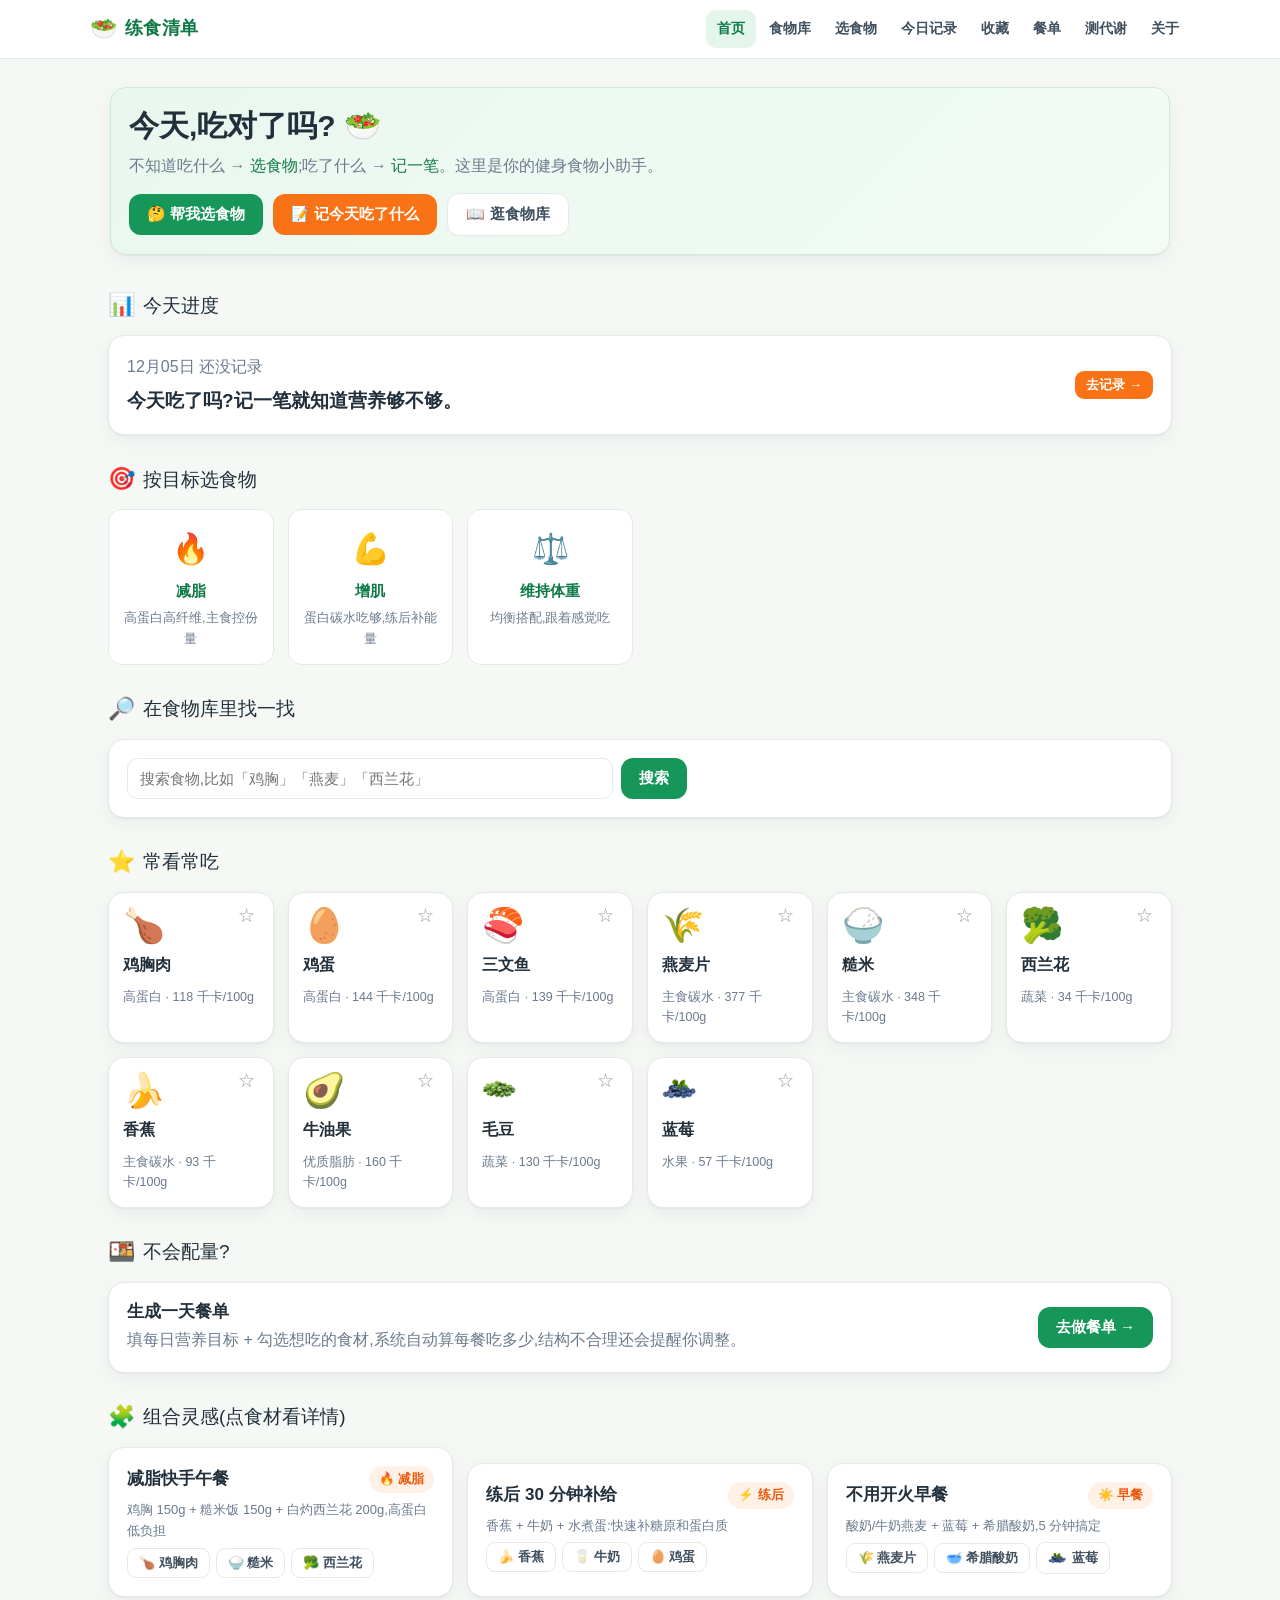
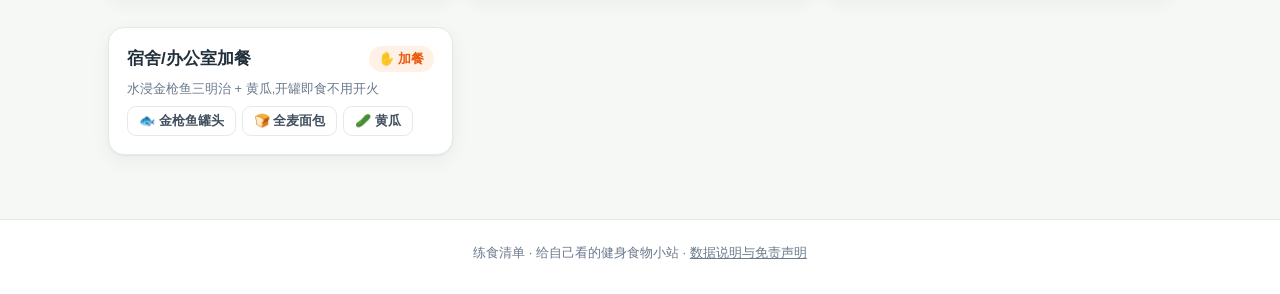
==== index.html @ 9812b320 "练食清单 v1:食物库/选食物/餐单计划/代谢计算/饮食记录" ====
<!DOCTYPE html>
<html lang='zh-CN'>
<head>
<meta charset='utf-8'>
<meta name='viewport' content='width=device-width, initial-scale=1'>
<title>首页 · 练食清单</title>
<link rel='icon' href='data:image/svg+xml,%3Csvg%20xmlns%3D'http%3A%2F%2Fwww.w3.org%2F2000%2Fsvg'%20viewBox%3D'0%200%20100%20100'%3E%3Ctext%20y%3D'.9em'%20font-size%3D'90'%3E%F0%9F%A5%97%3C%2Ftext%3E%3C%2Fsvg%3E'>
<link rel='stylesheet' href='assets/css/style.css'>
</head>
<body data-page='home'>
<header class='topbar'><div class='wrap bar'><a class='brand' href='index.html'><span class='logo'>🥗</span>练食清单</a><nav class='nav'><a data-page='home' href='index.html'>首页</a><a data-page='foods' href='foods.html'>食物库</a><a data-page='select' href='select.html'>选食物</a><a data-page='log' href='log.html'>今日记录</a><a data-page='saved' href='saved.html'>收藏</a><a data-page='plan' href='plan.html'>餐单</a><a data-page='bmr' href='bmr.html'>测代谢</a><a data-page='about' href='about.html'>关于</a></nav></div></header>
<main><div class='wrap'>
<section class='hero'><div class='card' style='background:linear-gradient(135deg,#e9f7ef,#f3fbf6);border-color:#cfe9da'>
<h1>今天,吃对了吗? 🥗</h1>
<p class='sub'>不知道吃什么 → <a href='select.html'>选食物</a>;吃了什么 → <a href='log.html'>记一笔</a>。这里是你的健身食物小助手。</p>
<div class='row' style='margin-top:14px'><a class='btn btn-primary' href='select.html'>🤔 帮我选食物</a><a class='btn btn-orange' href='log.html'>📝 记今天吃了什么</a><a class='btn btn-ghost' href='foods.html'>📖 逛食物库</a></div>
</div></section>
<section><div class='section-title'><span class='ico'>📊</span>今天进度</div><div class='card' id='todayCard'><div class='muted small'>加载中…</div></div></section>
<section><div class='section-title'><span class='ico'>🎯</span>按目标选食物</div>
<div class='grid grid-cards'>
<a class='quicklink' href='select.html?goal=cut'><span class='q-ico'>🔥</span><span class='q-t'>减脂</span><span class='muted' style='display:block;font-size:12.5px;margin-top:4px'>高蛋白高纤维,主食控份量</span></a>
<a class='quicklink' href='select.html?goal=gain'><span class='q-ico'>💪</span><span class='q-t'>增肌</span><span class='muted' style='display:block;font-size:12.5px;margin-top:4px'>蛋白碳水吃够,练后补能量</span></a>
<a class='quicklink' href='select.html?goal=maintain'><span class='q-ico'>⚖️</span><span class='q-t'>维持体重</span><span class='muted' style='display:block;font-size:12.5px;margin-top:4px'>均衡搭配,跟着感觉吃</span></a>
</div></section>
<section><div class='section-title'><span class='ico'>🔎</span>在食物库里找一找</div>
<div class='card'><div class='searchbar'><input type='text' id='q' placeholder='搜索食物,比如「鸡胸」「燕麦」「西兰花」'><button class='btn btn-primary' id='qBtn'>搜索</button></div></div></section>
<section><div class='section-title'><span class='ico'>⭐</span>常看常吃</div><div class='grid grid-cards' id='popular'></div></section>
<section><div class='section-title'><span class='ico'>🍱</span>不会配量?</div><div class='card' style='display:flex;align-items:center;justify-content:space-between;gap:14px;flex-wrap:wrap'><div><h3 style='margin:0 0 4px'>生成一天餐单</h3><p class='muted' style='margin:0'>填每日营养目标 + 勾选想吃的食材,系统自动算每餐吃多少,结构不合理还会提醒你调整。</p></div><a class='btn btn-primary' href='plan.html'>去做餐单 →</a></div></section>
<section><div class='section-title'><span class='ico'>🧩</span>组合灵感(点食材看详情)</div>
<div class='grid grid-2'>
<div class='card'><div class='row' style='justify-content:space-between'><h3 style='margin:0'>减脂快手午餐</h3><span class='tag orange'>🔥 减脂</span></div><p class='small muted'>鸡胸 150g + 糙米饭 150g + 白灼西兰花 200g,高蛋白低负担</p><div class='row' style='gap:6px'><a class='btn btn-ghost btn-sm' href='food.html?id=chicken-breast'>🍗 鸡胸肉</a><a class='btn btn-ghost btn-sm' href='food.html?id=brown-rice'>🍚 糙米</a><a class='btn btn-ghost btn-sm' href='food.html?id=broccoli'>🥦 西兰花</a></div></div>
<div class='card'><div class='row' style='justify-content:space-between'><h3 style='margin:0'>练后 30 分钟补给</h3><span class='tag orange'>⚡ 练后</span></div><p class='small muted'>香蕉 + 牛奶 + 水煮蛋:快速补糖原和蛋白质</p><div class='row' style='gap:6px'><a class='btn btn-ghost btn-sm' href='food.html?id=banana'>🍌 香蕉</a><a class='btn btn-ghost btn-sm' href='food.html?id=milk'>🥛 牛奶</a><a class='btn btn-ghost btn-sm' href='food.html?id=egg'>🥚 鸡蛋</a></div></div>
<div class='card'><div class='row' style='justify-content:space-between'><h3 style='margin:0'>不用开火早餐</h3><span class='tag orange'>☀️ 早餐</span></div><p class='small muted'>酸奶/牛奶燕麦 + 蓝莓 + 希腊酸奶,5 分钟搞定</p><div class='row' style='gap:6px'><a class='btn btn-ghost btn-sm' href='food.html?id=oats'>🌾 燕麦片</a><a class='btn btn-ghost btn-sm' href='food.html?id=yogurt'>🥣 希腊酸奶</a><a class='btn btn-ghost btn-sm' href='food.html?id=blueberry'><img class='foodpic' src='assets/img/food/blueberry.png' alt='蓝莓' style='width:18px;height:18px'> 蓝莓</a></div></div>
<div class='card'><div class='row' style='justify-content:space-between'><h3 style='margin:0'>宿舍/办公室加餐</h3><span class='tag orange'>✋ 加餐</span></div><p class='small muted'>水浸金枪鱼三明治 + 黄瓜,开罐即食不用开火</p><div class='row' style='gap:6px'><a class='btn btn-ghost btn-sm' href='food.html?id=tuna'>🐟 金枪鱼罐头</a><a class='btn btn-ghost btn-sm' href='food.html?id=wholewheat-bread'>🍞 全麦面包</a><a class='btn btn-ghost btn-sm' href='food.html?id=cucumber'>🥒 黄瓜</a></div></div>
</div></section>
</div></main>
<footer class='footer'><div class='wrap'>练食清单 · 给自己看的健身食物小站 · <a href='about.html'>数据说明与免责声明</a></div></footer>
<script src='data/foods.js'></script>
<script src='assets/js/common.js'></script>
<script src='assets/js/page-index.js'></script>
</body>
</html>
---- assets/css/style.css ----
:root{
  --bg:#f5f8f5; --card:#ffffff; --ink:#22303c; --mut:#6b7a8c; --line:#e4ebe4;
  --green:#17965a; --green-d:#0f7a47; --green-l:#e4f6ec;
  --orange:#f97316; --orange-d:#ea580c; --orange-l:#fff1e6;
  --red:#e5484d; --red-l:#fdecec;
  --radius:16px;
  --shadow:0 1px 2px rgba(16,24,40,.05),0 6px 20px rgba(16,24,40,.05);
}
*{box-sizing:border-box}
html{-webkit-text-size-adjust:100%}
body{margin:0;font-family:-apple-system,BlinkMacSystemFont,"Segoe UI","PingFang SC","Hiragino Sans GB","Microsoft YaHei",sans-serif;background:var(--bg);color:var(--ink);line-height:1.65}
img{max-width:100%}
a{color:var(--green-d);text-decoration:none}
a:hover{text-decoration:underline}
.wrap{max-width:1100px;margin:0 auto;padding:0 18px}
.topbar{position:sticky;top:0;z-index:60;background:rgba(255,255,255,.9);backdrop-filter:blur(12px);border-bottom:1px solid var(--line)}
.bar{display:flex;align-items:center;gap:12px;min-height:58px;flex-wrap:wrap;padding:6px 0}
.brand{font-weight:800;font-size:18px;color:var(--green-d);display:flex;align-items:center;gap:7px;letter-spacing:.5px}
.brand .logo{font-size:22px}
.nav{display:flex;gap:2px;margin-left:auto;flex-wrap:wrap}
.nav a{padding:7px 11px;border-radius:10px;color:#40505f;font-size:14px;font-weight:600}
.nav a:hover{background:#eef4ee;text-decoration:none}
.nav a.active{background:var(--green-l);color:var(--green-d)}
main{padding:20px 0 64px}
h1,h2,h3{margin:0 0 8px;line-height:1.3}
h1{font-size:26px} h2{font-size:21px} h3{font-size:17px}
p{margin:6px 0}
.muted{color:var(--mut)}
.small{font-size:13px}
.center{text-align:center}
.hero{padding:8px 2px 6px}
.hero h1{font-size:30px}
.hero .sub{color:var(--mut);font-size:16px}
.card{background:var(--card);border:1px solid var(--line);border-radius:var(--radius);padding:18px;box-shadow:var(--shadow)}
.card+.card{margin-top:16px}
.section-title{display:flex;align-items:center;gap:8px;margin:26px 0 12px;font-size:19px}
.section-title .ico{font-size:22px}
.grid{display:grid;gap:14px}
.grid-cards{grid-template-columns:repeat(auto-fill,minmax(158px,1fr))}
.grid-2{grid-template-columns:repeat(auto-fit,minmax(280px,1fr))}
.btn{display:inline-flex;align-items:center;justify-content:center;gap:6px;border:0;border-radius:12px;padding:11px 18px;font-size:15px;font-weight:700;cursor:pointer;font-family:inherit;line-height:1.25;transition:filter .15s,transform .05s;white-space:nowrap}
.btn:active{transform:translateY(1px)}
.btn-primary{background:var(--green);color:#fff}
.btn-primary:hover{filter:brightness(1.06)}
.btn-orange{background:var(--orange);color:#fff}
.btn-orange:hover{filter:brightness(1.05)}
.btn-soft{background:var(--green-l);color:var(--green-d)}
.btn-ghost{background:#fff;border:1px solid var(--line);color:#40505f}
.btn-ghost:hover{background:#f6f9f6}
.btn-danger{background:var(--red-l);color:var(--red)}
.btn-sm{padding:6px 11px;font-size:13px;border-radius:9px}
.btn-block{width:100%}
.row{display:flex;gap:10px;flex-wrap:wrap;align-items:center}
.tag{display:inline-flex;align-items:center;gap:4px;background:#eef3ee;color:#4a5b6a;border-radius:999px;padding:3px 10px;font-size:12.5px;font-weight:600}
.tag.green{background:var(--green-l);color:var(--green-d)}
.tag.orange{background:var(--orange-l);color:var(--orange-d)}
.tag.goal{background:#eef6ff;color:#1d6bc2}
.goal-chip,.step-chip,.meal-chip,.tag-chip{border:1px solid var(--line);background:#fff;color:#40505f;border-radius:999px;padding:8px 14px;font-size:14px;font-weight:600;cursor:pointer;font-family:inherit;transition:.12s;line-height:1.2}
.goal-chip:hover,.step-chip:hover,.tag-chip:hover{border-color:var(--green)}
.goal-chip.selected,.step-chip.selected,.tag-chip.selected{background:var(--green);color:#fff;border-color:var(--green)}
.meal-chip.selected{background:var(--orange);color:#fff;border-color:var(--orange)}
.goal-chip .g-ico{margin-right:4px}
input[type=text],input[type=number],input[type=date],select{font-family:inherit;font-size:15px;border:1px solid var(--line);border-radius:10px;padding:9px 12px;color:var(--ink);background:#fff;outline:none;max-width:100%}
input:focus,select:focus{border-color:var(--green);box-shadow:0 0 0 3px rgba(23,150,90,.12)}
.searchbar{display:flex;gap:8px;width:100%;max-width:560px}
.searchbar input{flex:1;min-width:0}
.food-card{background:var(--card);border:1px solid var(--line);border-radius:var(--radius);padding:14px;box-shadow:var(--shadow);display:flex;flex-direction:column;gap:8px;cursor:pointer;transition:transform .12s,border-color .12s;position:relative}
.food-card:hover{transform:translateY(-2px);border-color:#bcddcb}
.food-card .f-emoji{font-size:34px;line-height:1.1}
.food-card .f-name{font-weight:800;font-size:16px}
.food-card .f-line{font-size:12.5px;color:var(--mut)}
.food-card .f-macros{font-size:12.5px;color:#40505f;display:flex;flex-wrap:wrap;gap:4px 10px}
.food-card .f-macros b{color:var(--ink)}
.food-card .f-goals{margin-top:auto;display:flex;gap:4px;flex-wrap:wrap}
.fav-star{position:absolute;top:10px;right:12px;font-size:17px;background:none;border:0;cursor:pointer;opacity:.35;filter:grayscale(1)}
.fav-star.on{opacity:1;filter:none}
.nut-grid{display:grid;grid-template-columns:repeat(auto-fit,minmax(120px,1fr));gap:10px}
.nut-box{background:#f7faf7;border:1px solid var(--line);border-radius:12px;padding:10px 12px;text-align:center}
.nut-box .n-v{font-size:22px;font-weight:800;color:var(--green-d)}
.nut-box .n-l{font-size:12.5px;color:var(--mut)}
.nut-box.kcal .n-v{color:var(--orange-d)}
.progress{height:8px;background:#e8efe8;border-radius:99px;overflow:hidden;margin-top:5px}
.progress>i{display:block;height:100%;background:linear-gradient(90deg,var(--green),#3ecf85);border-radius:99px}
.meal-block{border:1px solid var(--line);border-radius:14px;background:#fff;overflow:hidden}
.meal-head{display:flex;align-items:center;gap:10px;padding:11px 14px;background:#fafcfa;border-bottom:1px solid var(--line);font-weight:800}
.meal-head .m-kcal{margin-left:auto;color:var(--mut);font-weight:600;font-size:13px}
.meal-body{padding:8px 14px}
.item-row{display:flex;align-items:center;gap:8px;padding:7px 0;border-bottom:1px dashed #edf1ed;font-size:14.5px;flex-wrap:wrap}
.item-row:last-child{border-bottom:0}
.item-row .i-name{font-weight:600}
.item-row .i-num{color:var(--mut);font-size:13px}
.item-row .i-acts{margin-left:auto;display:flex;gap:6px}
.icon-btn{border:1px solid var(--line);background:#fff;border-radius:8px;width:28px;height:28px;cursor:pointer;font-size:14px;line-height:1;color:#40505f;display:inline-flex;align-items:center;justify-content:center}
.icon-btn:hover{background:#f4f7f4}
table.nut{border-collapse:collapse;width:100%;font-size:14.5px}
table.nut td,table.nut th{border:1px solid var(--line);padding:8px 10px;text-align:left}
table.nut th{background:#f7faf7;font-weight:700}
.list-plain{padding-left:18px;margin:8px 0}
.list-plain li{margin:5px 0}
.recipe{border-left:3px solid var(--green);background:#f8fbf8;border-radius:0 10px 10px 0;padding:10px 14px;margin:10px 0}
.recipe .r-name{font-weight:800}
.recipe .r-time{color:var(--mut);font-size:13px}
.tipbox{background:var(--orange-l);border:1px solid #ffdcc0;border-radius:12px;padding:12px 14px;font-size:14px}
.modal-mask{position:fixed;inset:0;background:rgba(15,23,42,.45);display:flex;align-items:center;justify-content:center;padding:16px;z-index:100}
.modal{background:#fff;border-radius:18px;width:100%;max-width:430px;max-height:88vh;overflow:auto;padding:20px;box-shadow:0 20px 60px rgba(0,0,0,.25)}
.modal h3{margin-top:0}
.toast-wrap{position:fixed;left:50%;bottom:22px;transform:translateX(-50%);z-index:200;display:flex;flex-direction:column;gap:8px;align-items:center}
.toast{background:#22303c;color:#fff;padding:9px 16px;border-radius:99px;font-size:14px;box-shadow:0 8px 24px rgba(0,0,0,.2);animation:pop .2s}
@keyframes pop{from{opacity:0;transform:translateY(6px)}to{opacity:1}}
.empty{text-align:center;color:var(--mut);padding:34px 10px}
.empty .e-ico{font-size:42px}
.footer{border-top:1px solid var(--line);padding:22px 0 30px;color:var(--mut);font-size:13px;text-align:center;background:#fff}
.footer a{color:var(--mut);text-decoration:underline}
.breadcrumb{font-size:13.5px;color:var(--mut);margin-bottom:8px}
.breadcrumb a{color:var(--green-d)}
.stepper{display:flex;gap:8px;align-items:center;flex-wrap:wrap;margin:6px 0 14px}
.stepper .s-step{font-size:13px;color:var(--mut);font-weight:600}
.stepper .s-step b{color:var(--green-d)}
.result-card .rc-top{display:flex;align-items:center;gap:10px}
.result-card .rc-emoji{font-size:30px}
.result-card .rc-name{font-weight:800;font-size:16px}
.reason{display:inline-block;background:#eef6ff;color:#1d6bc2;border-radius:8px;padding:2px 8px;font-size:12px;margin:2px 4px 2px 0}
.stat-row{display:flex;gap:18px;flex-wrap:wrap}
.stat-row .s-v{font-size:26px;font-weight:800;color:var(--green-d)}
.stat-row .s-l{font-size:12.5px;color:var(--mut)}
.quicklink{display:block;padding:14px;border:1px solid var(--line);border-radius:14px;background:#fff;text-align:center;transition:.12s}
.quicklink:hover{border-color:var(--green);text-decoration:none;transform:translateY(-2px)}
.quicklink .q-ico{font-size:30px;display:block;margin-bottom:4px}
.quicklink .q-t{font-weight:800;font-size:15px}
@media (max-width:620px){
  .wrap{padding:0 12px}
  .hero h1{font-size:24px}
  h1{font-size:22px}
  .nav{order:10;width:100%;justify-content:space-between;overflow-x:auto;margin-left:0;padding-bottom:4px}
  .nav a{padding:6px 8px;font-size:13px;flex:1;text-align:center}
  .brand{font-size:17px}
  .nut-grid{grid-template-columns:repeat(3,1fr)}
  .stat-row{gap:12px}
  .stat-row .s-v{font-size:22px}
}

/* 食物写实图 */
.foodpic{display:inline-block;object-fit:contain;border-radius:10px;vertical-align:-0.12em;background:#fff}
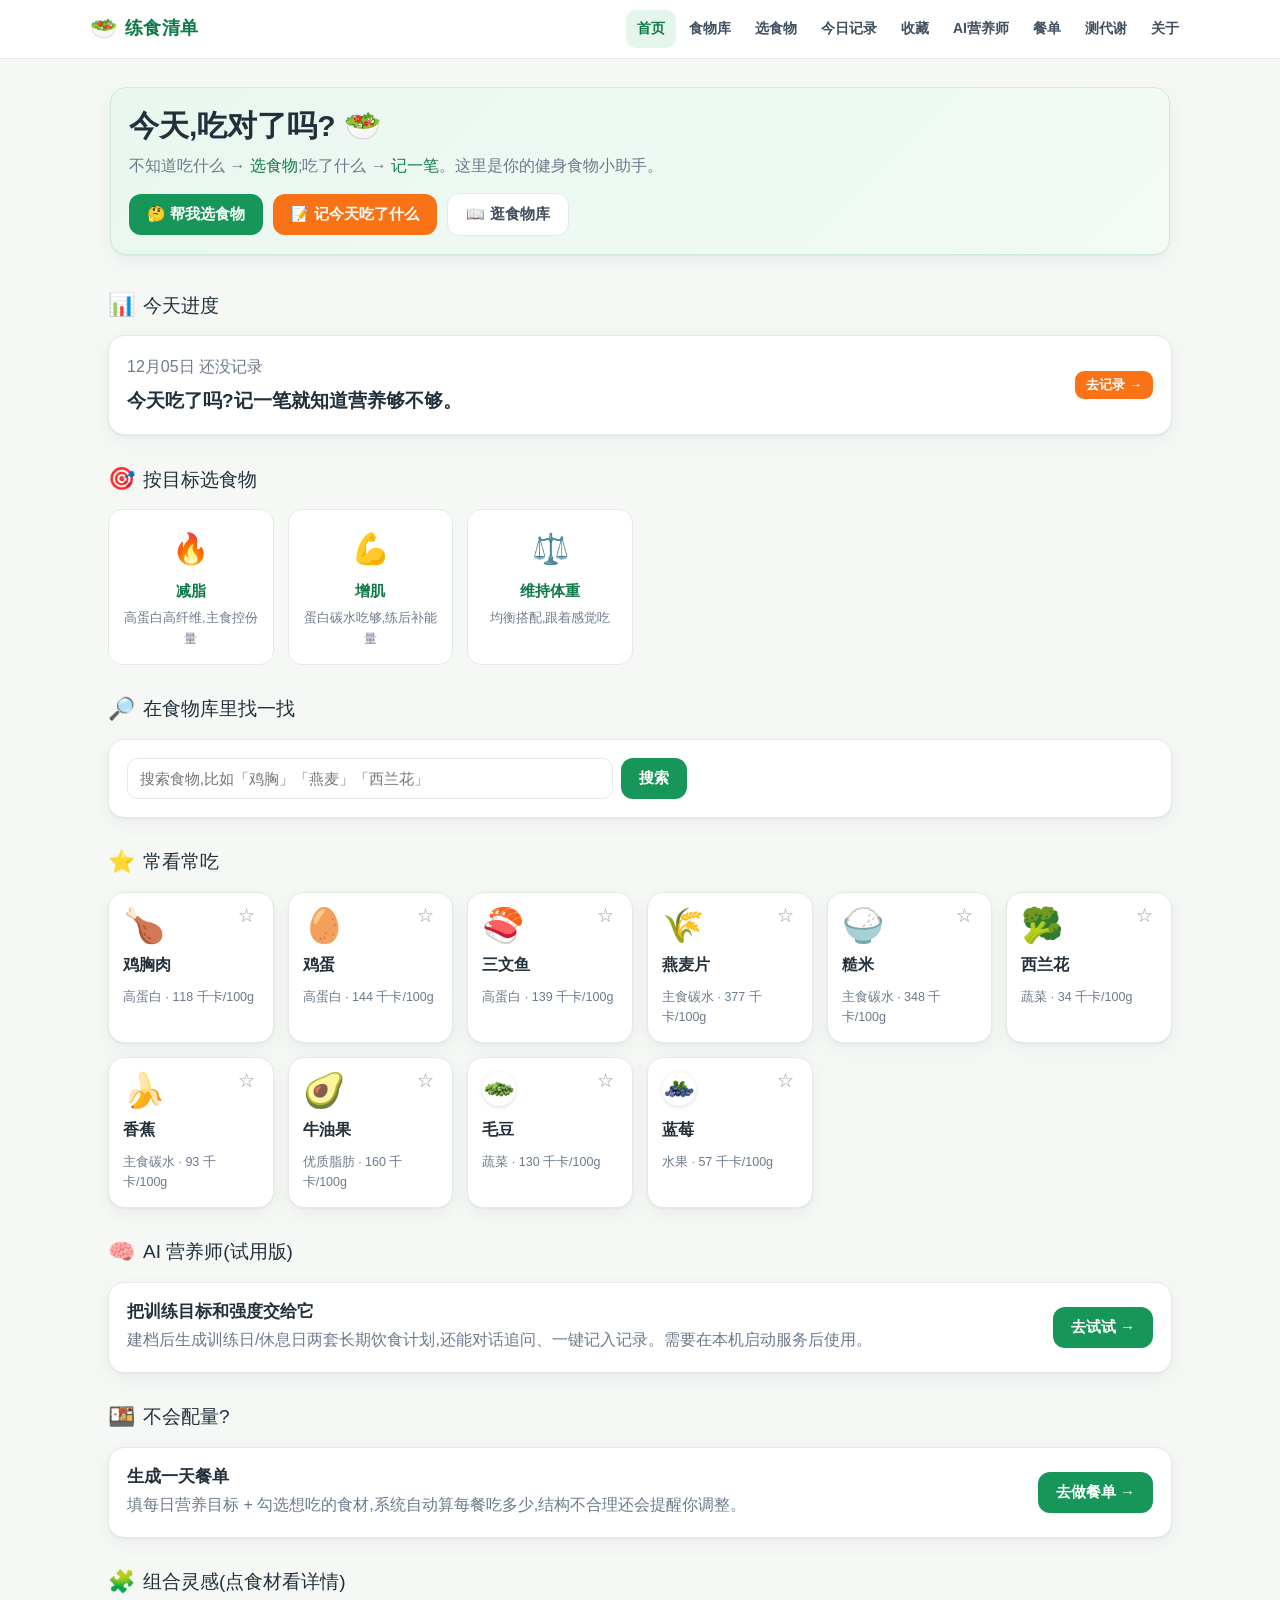
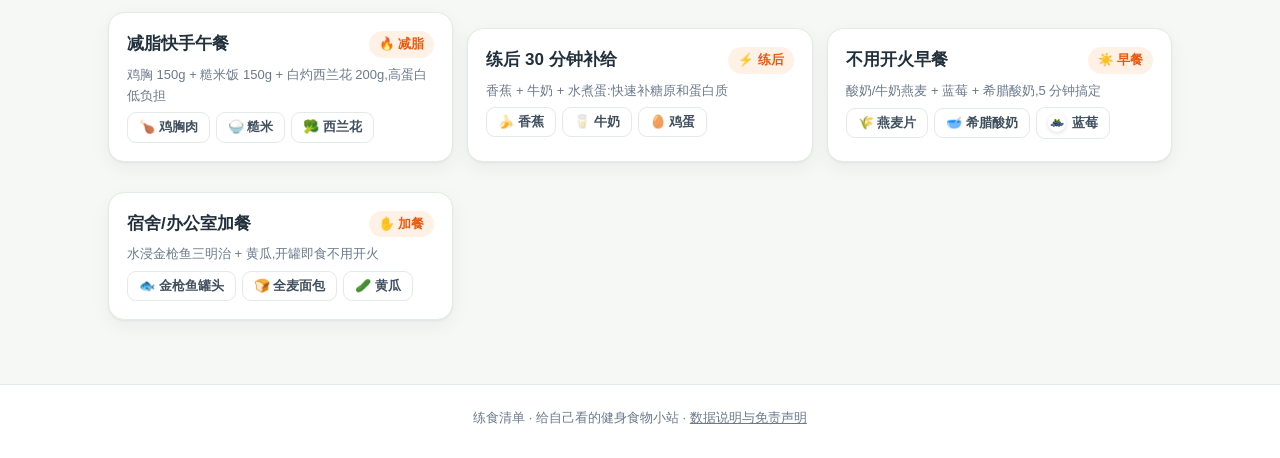
==== commit 2952dc52: "AI营养师试用版:本地Node后端(DeepSeek可切换)+建档/长期计划/对话/一键记入+安全边界" ====
--- a/index.html
+++ b/index.html
@@ -8,7 +8,7 @@
 <link rel='stylesheet' href='assets/css/style.css'>
 </head>
 <body data-page='home'>
-<header class='topbar'><div class='wrap bar'><a class='brand' href='index.html'><span class='logo'>🥗</span>练食清单</a><nav class='nav'><a data-page='home' href='index.html'>首页</a><a data-page='foods' href='foods.html'>食物库</a><a data-page='select' href='select.html'>选食物</a><a data-page='log' href='log.html'>今日记录</a><a data-page='saved' href='saved.html'>收藏</a><a data-page='plan' href='plan.html'>餐单</a><a data-page='bmr' href='bmr.html'>测代谢</a><a data-page='about' href='about.html'>关于</a></nav></div></header>
+<header class='topbar'><div class='wrap bar'><a class='brand' href='index.html'><span class='logo'>🥗</span>练食清单</a><nav class='nav'><a data-page='home' href='index.html'>首页</a><a data-page='foods' href='foods.html'>食物库</a><a data-page='select' href='select.html'>选食物</a><a data-page='log' href='log.html'>今日记录</a><a data-page='saved' href='saved.html'>收藏</a><a data-page='coach' href='coach.html'>AI营养师</a><a data-page='plan' href='plan.html'>餐单</a><a data-page='bmr' href='bmr.html'>测代谢</a><a data-page='about' href='about.html'>关于</a></nav></div></header>
 <main><div class='wrap'>
 <section class='hero'><div class='card' style='background:linear-gradient(135deg,#e9f7ef,#f3fbf6);border-color:#cfe9da'>
 <h1>今天,吃对了吗? 🥗</h1>
@@ -25,6 +25,7 @@
 <section><div class='section-title'><span class='ico'>🔎</span>在食物库里找一找</div>
 <div class='card'><div class='searchbar'><input type='text' id='q' placeholder='搜索食物,比如「鸡胸」「燕麦」「西兰花」'><button class='btn btn-primary' id='qBtn'>搜索</button></div></div></section>
 <section><div class='section-title'><span class='ico'>⭐</span>常看常吃</div><div class='grid grid-cards' id='popular'></div></section>
+<section><div class='section-title'><span class='ico'>🧠</span>AI 营养师(试用版)</div><div class='card' style='display:flex;align-items:center;justify-content:space-between;gap:14px;flex-wrap:wrap'><div><h3 style='margin:0 0 4px'>把训练目标和强度交给它</h3><p class='muted' style='margin:0'>建档后生成训练日/休息日两套长期饮食计划,还能对话追问、一键记入记录。需要在本机启动服务后使用。</p></div><a class='btn btn-primary' href='coach.html'>去试试 →</a></div></section>
 <section><div class='section-title'><span class='ico'>🍱</span>不会配量?</div><div class='card' style='display:flex;align-items:center;justify-content:space-between;gap:14px;flex-wrap:wrap'><div><h3 style='margin:0 0 4px'>生成一天餐单</h3><p class='muted' style='margin:0'>填每日营养目标 + 勾选想吃的食材,系统自动算每餐吃多少,结构不合理还会提醒你调整。</p></div><a class='btn btn-primary' href='plan.html'>去做餐单 →</a></div></section>
 <section><div class='section-title'><span class='ico'>🧩</span>组合灵感(点食材看详情)</div>
 <div class='grid grid-2'>
--- a/assets/css/style.css
+++ b/assets/css/style.css
@@ -140,4 +140,4 @@
 }
 
 /* 食物写实图 */
-.foodpic{display:inline-block;object-fit:contain;border-radius:10px;vertical-align:-0.12em;background:#fff}
+.foodpic{display:inline-block;object-fit:cover;border-radius:50%;vertical-align:-0.12em;background:#fff;border:2px solid #fff;box-shadow:0 1px 4px rgba(16,24,40,.14)}
